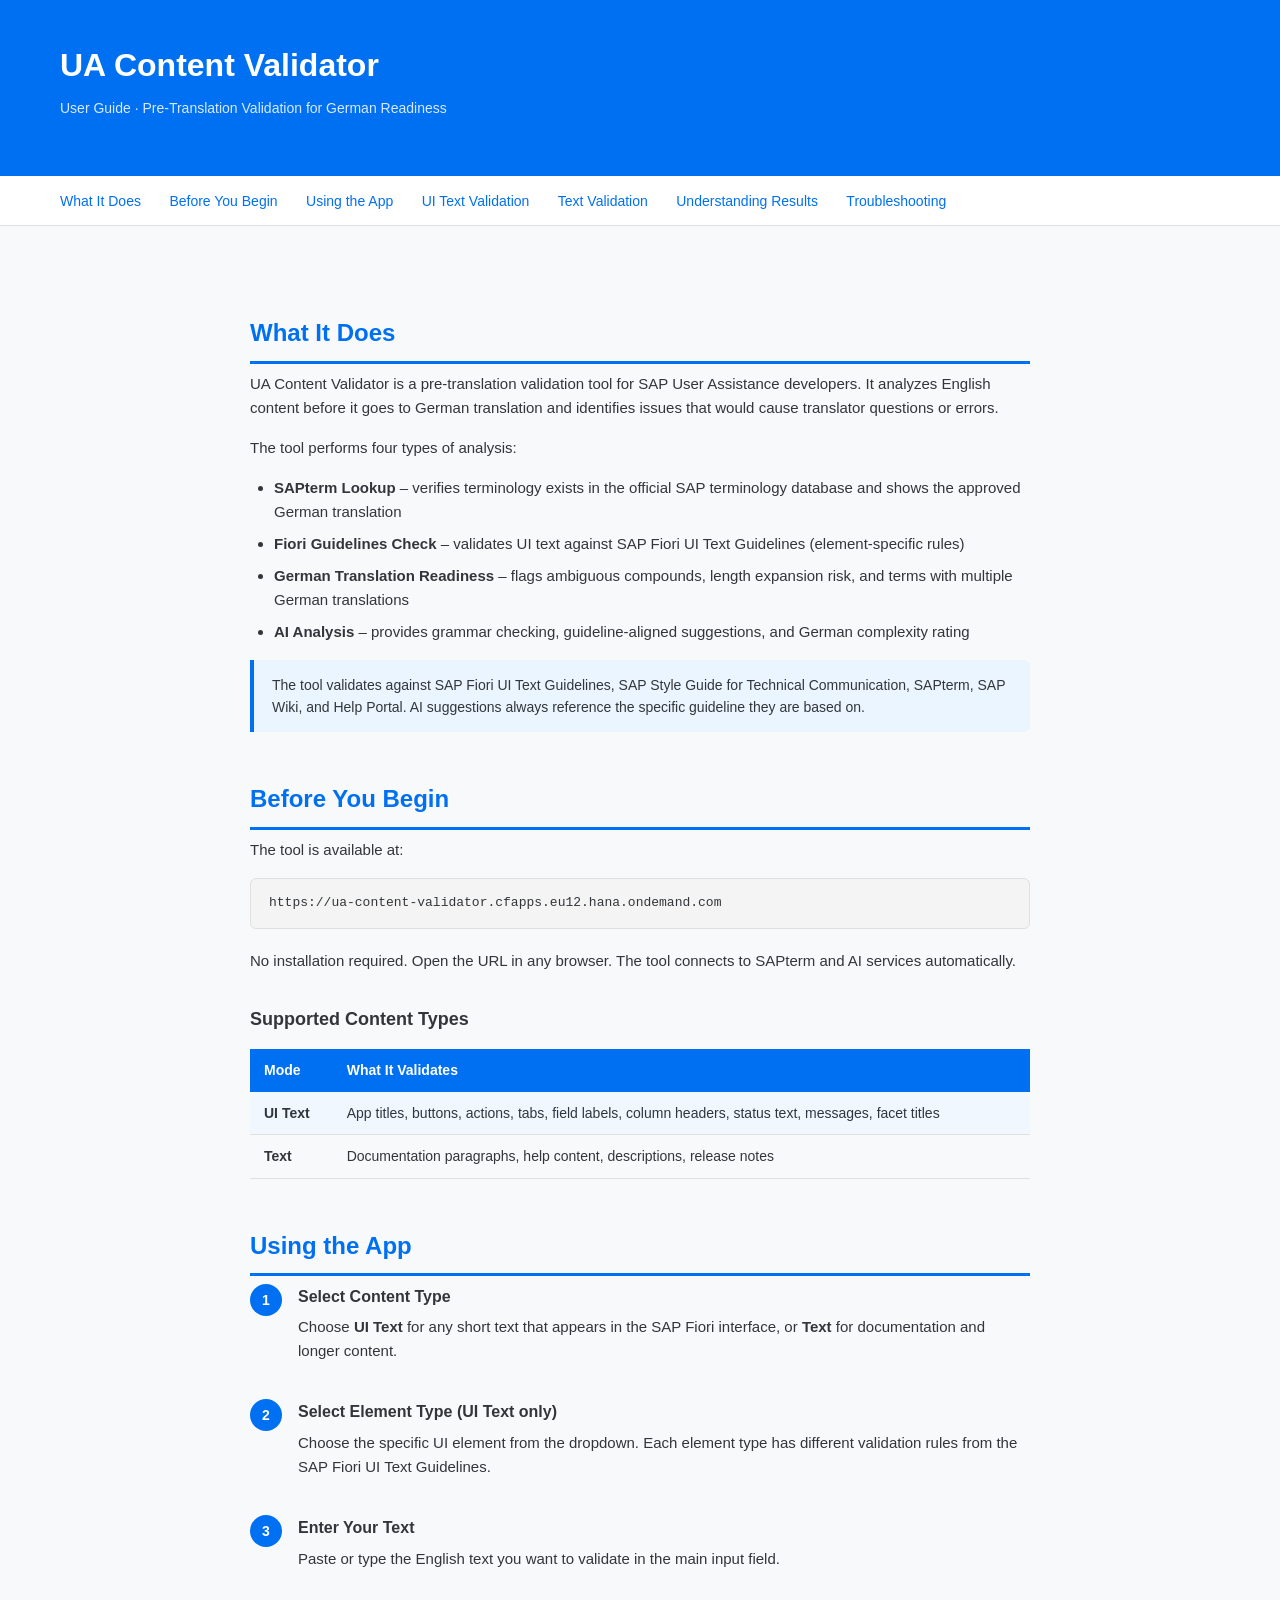
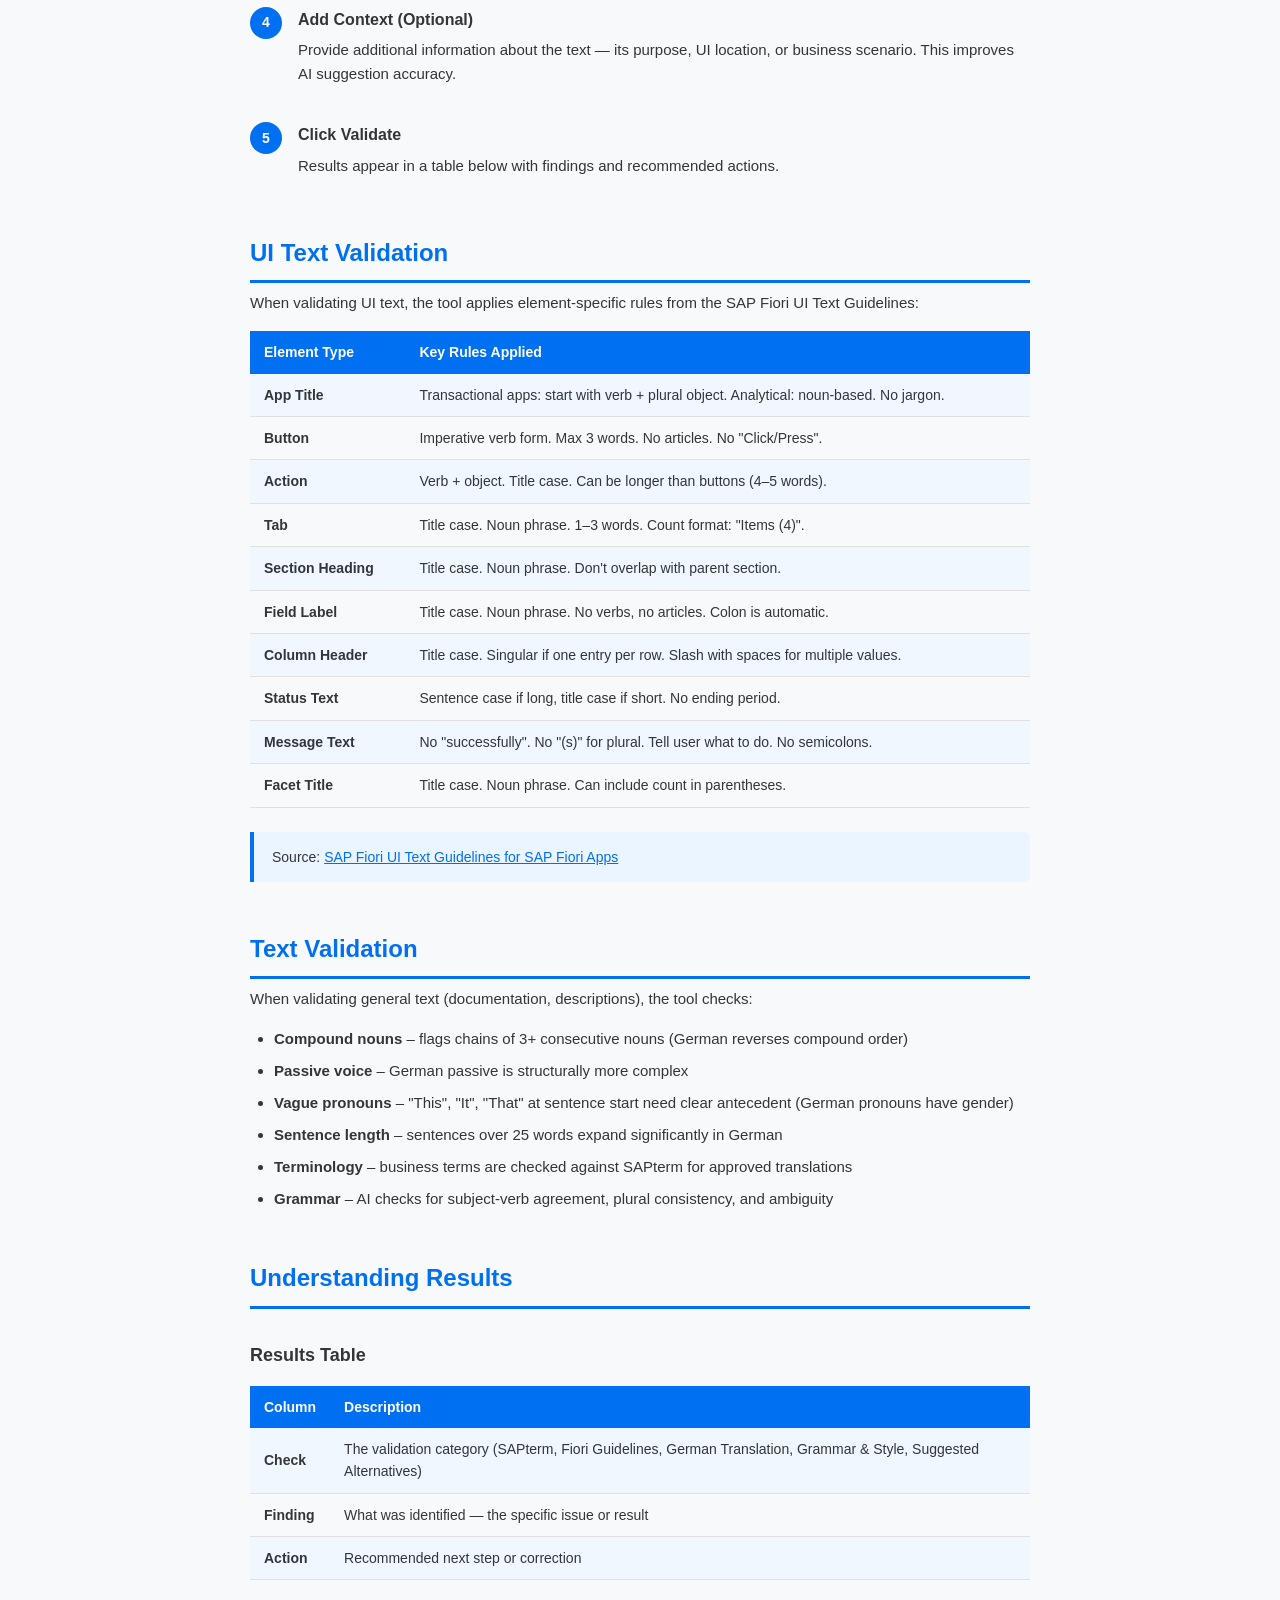
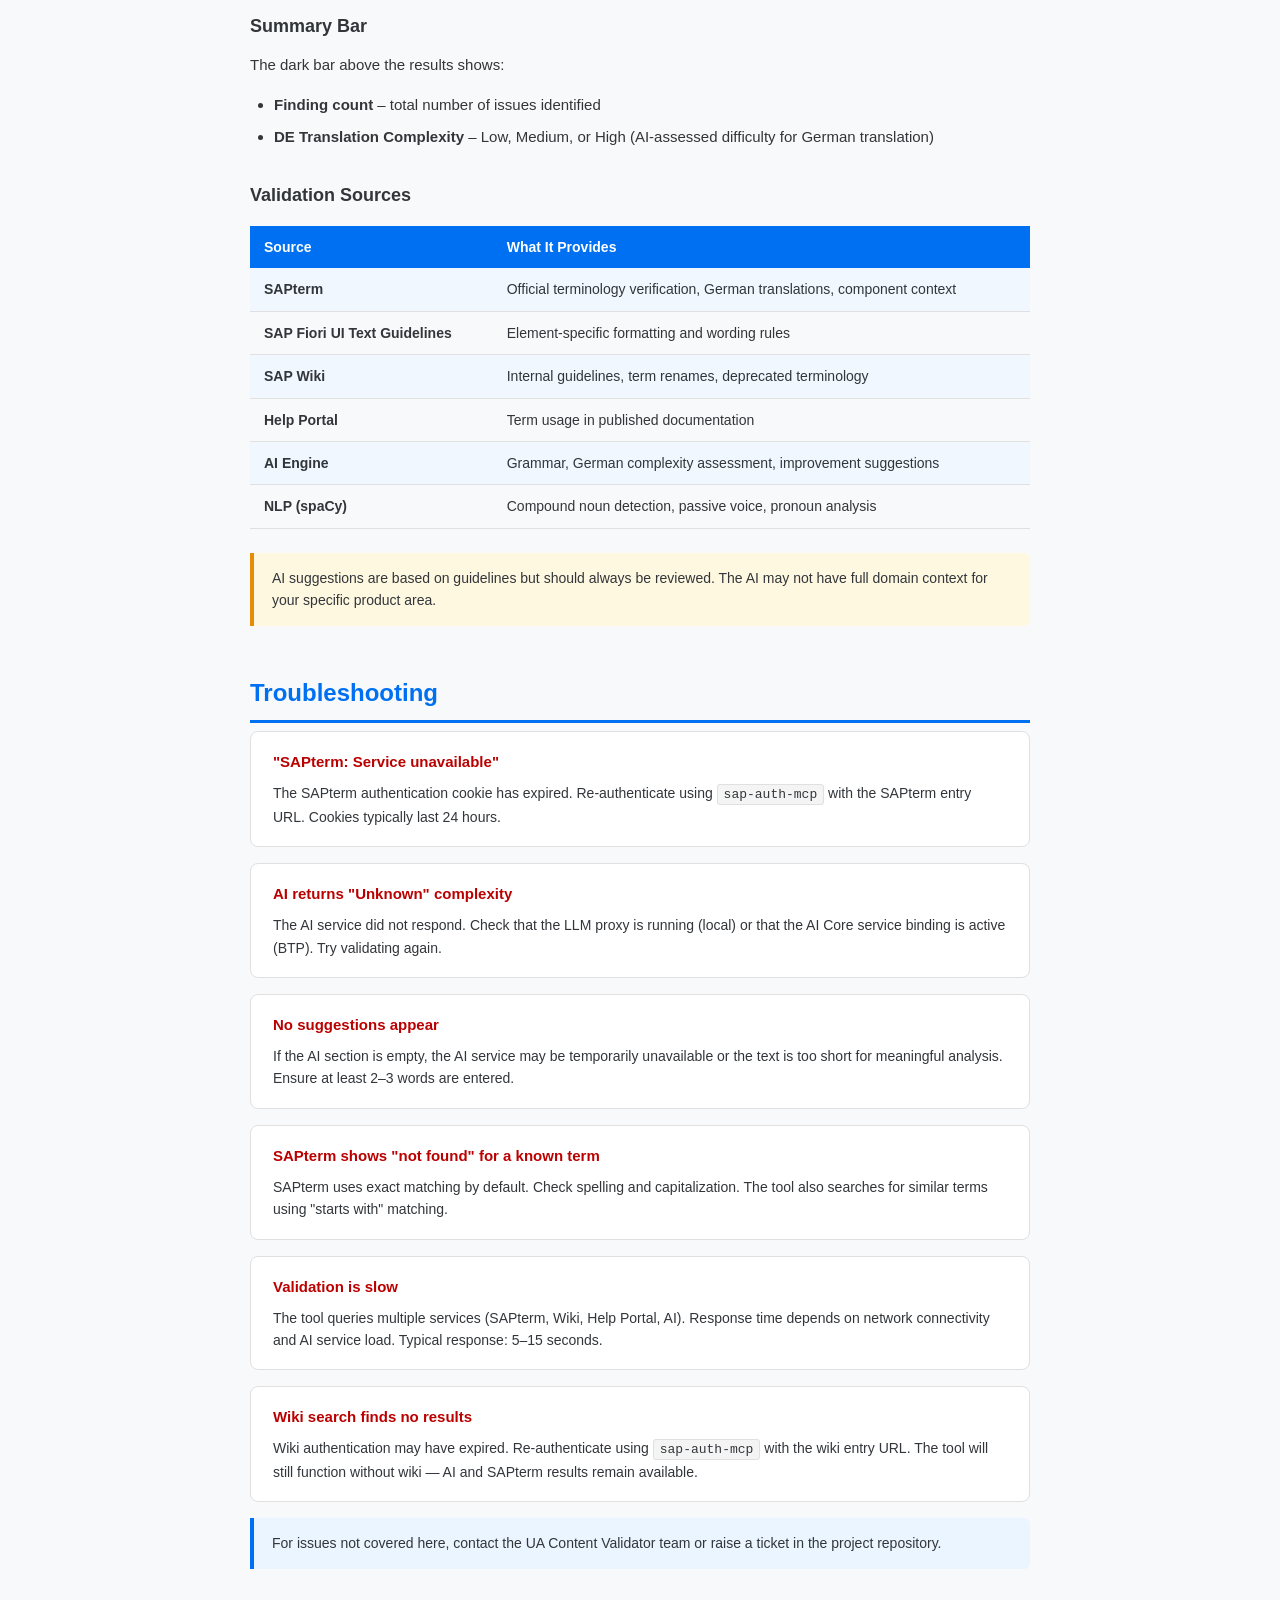
==== templates/guide.html @ bf5bab70 "Add user guide page with help button" ====
<!DOCTYPE html>
<html lang="en">
<head>
    <meta charset="UTF-8">
    <meta name="viewport" content="width=device-width, initial-scale=1.0">
    <title>UA Content Validator – User Guide</title>
    <style>
        * { margin: 0; padding: 0; box-sizing: border-box; }
        body { font-family: 'Segoe UI', -apple-system, sans-serif; color: #32363A; line-height: 1.6; background: #f8f9fa; }
        
        /* Header */
        .guide-header {
            background: #0070F2;
            color: white;
            padding: 40px 60px;
        }
        .guide-header h1 { font-size: 32px; font-weight: 700; }
        .guide-header p { font-size: 14px; opacity: 0.85; margin-top: 6px; }

        /* Nav */
        .guide-nav {
            background: white;
            border-bottom: 1px solid #e0e0e0;
            padding: 12px 60px;
            position: sticky;
            top: 0;
            z-index: 10;
        }
        .guide-nav a {
            color: #0070F2;
            text-decoration: none;
            margin-right: 24px;
            font-size: 14px;
            font-weight: 500;
        }
        .guide-nav a:hover { text-decoration: underline; }

        /* Content */
        .guide-content {
            max-width: 900px;
            margin: 0 auto;
            padding: 40px 60px;
        }

        /* Section titles */
        h2 {
            color: #0070F2;
            font-size: 24px;
            margin-top: 48px;
            margin-bottom: 8px;
            padding-bottom: 8px;
            border-bottom: 3px solid #0070F2;
        }
        h3 { font-size: 18px; margin-top: 32px; margin-bottom: 12px; }

        p { margin-bottom: 16px; font-size: 15px; }
        ul, ol { margin-bottom: 16px; padding-left: 24px; }
        li { margin-bottom: 8px; font-size: 15px; }

        /* Tables */
        table {
            width: 100%;
            border-collapse: collapse;
            margin: 16px 0 24px;
            font-size: 14px;
        }
        th {
            background: #0070F2;
            color: white;
            padding: 10px 14px;
            text-align: left;
            font-weight: 600;
        }
        td {
            padding: 10px 14px;
            border-bottom: 1px solid #e0e0e0;
        }
        tr:nth-child(even) { background: #f0f7ff; }

        /* Code blocks */
        code {
            background: #f4f4f4;
            border: 1px solid #e0e0e0;
            padding: 2px 6px;
            border-radius: 3px;
            font-size: 13px;
        }
        .code-block {
            background: #f4f4f4;
            border: 1px solid #e0e0e0;
            border-radius: 6px;
            padding: 14px 18px;
            margin: 12px 0 20px;
            font-family: 'Consolas', monospace;
            font-size: 13px;
            overflow-x: auto;
        }

        /* Info/Warning boxes */
        .info-box {
            background: #EBF5FF;
            border-left: 4px solid #0070F2;
            padding: 14px 18px;
            margin: 16px 0;
            border-radius: 0 6px 6px 0;
            font-size: 14px;
        }
        .warning-box {
            background: #FFF8E1;
            border-left: 4px solid #E78C07;
            padding: 14px 18px;
            margin: 16px 0;
            border-radius: 0 6px 6px 0;
            font-size: 14px;
        }

        /* Steps */
        .step {
            display: flex;
            gap: 16px;
            margin-bottom: 28px;
            align-items: flex-start;
        }
        .step-number {
            width: 32px;
            height: 32px;
            background: #0070F2;
            color: white;
            border-radius: 50%;
            display: flex;
            align-items: center;
            justify-content: center;
            font-weight: 700;
            font-size: 14px;
            flex-shrink: 0;
        }
        .step-content h4 { font-size: 16px; margin-bottom: 6px; }
        .step-content p { margin-bottom: 8px; }

        /* Troubleshooting cards */
        .trouble-card {
            background: white;
            border: 1px solid #e0e0e0;
            border-radius: 8px;
            padding: 18px 22px;
            margin-bottom: 16px;
        }
        .trouble-card h4 { color: #BB0000; font-size: 15px; margin-bottom: 8px; }
        .trouble-card p { font-size: 14px; margin-bottom: 0; }
    </style>
</head>
<body>
    <div class="guide-header">
        <h1>UA Content Validator</h1>
        <p>User Guide · Pre-Translation Validation for German Readiness</p>
    </div>

    <nav class="guide-nav">
        <a href="#what-it-does">What It Does</a>
        <a href="#before-you-begin">Before You Begin</a>
        <a href="#using-the-app">Using the App</a>
        <a href="#ui-text-validation">UI Text Validation</a>
        <a href="#text-validation">Text Validation</a>
        <a href="#results">Understanding Results</a>
        <a href="#troubleshooting">Troubleshooting</a>
    </nav>

    <div class="guide-content">

        <!-- What It Does -->
        <h2 id="what-it-does">What It Does</h2>
        <p>UA Content Validator is a pre-translation validation tool for SAP User Assistance developers. It analyzes English content before it goes to German translation and identifies issues that would cause translator questions or errors.</p>
        <p>The tool performs four types of analysis:</p>
        <ul>
            <li><strong>SAPterm Lookup</strong> – verifies terminology exists in the official SAP terminology database and shows the approved German translation</li>
            <li><strong>Fiori Guidelines Check</strong> – validates UI text against SAP Fiori UI Text Guidelines (element-specific rules)</li>
            <li><strong>German Translation Readiness</strong> – flags ambiguous compounds, length expansion risk, and terms with multiple German translations</li>
            <li><strong>AI Analysis</strong> – provides grammar checking, guideline-aligned suggestions, and German complexity rating</li>
        </ul>

        <div class="info-box">
            The tool validates against SAP Fiori UI Text Guidelines, SAP Style Guide for Technical Communication, SAPterm, SAP Wiki, and Help Portal. AI suggestions always reference the specific guideline they are based on.
        </div>

        <!-- Before You Begin -->
        <h2 id="before-you-begin">Before You Begin</h2>
        <p>The tool is available at:</p>
        <div class="code-block">https://ua-content-validator.cfapps.eu12.hana.ondemand.com</div>
        <p>No installation required. Open the URL in any browser. The tool connects to SAPterm and AI services automatically.</p>

        <h3>Supported Content Types</h3>
        <table>
            <tr><th>Mode</th><th>What It Validates</th></tr>
            <tr><td><strong>UI Text</strong></td><td>App titles, buttons, actions, tabs, field labels, column headers, status text, messages, facet titles</td></tr>
            <tr><td><strong>Text</strong></td><td>Documentation paragraphs, help content, descriptions, release notes</td></tr>
        </table>

        <!-- Using the App -->
        <h2 id="using-the-app">Using the App</h2>

        <div class="step">
            <div class="step-number">1</div>
            <div class="step-content">
                <h4>Select Content Type</h4>
                <p>Choose <strong>UI Text</strong> for any short text that appears in the SAP Fiori interface, or <strong>Text</strong> for documentation and longer content.</p>
            </div>
        </div>

        <div class="step">
            <div class="step-number">2</div>
            <div class="step-content">
                <h4>Select Element Type (UI Text only)</h4>
                <p>Choose the specific UI element from the dropdown. Each element type has different validation rules from the SAP Fiori UI Text Guidelines.</p>
            </div>
        </div>

        <div class="step">
            <div class="step-number">3</div>
            <div class="step-content">
                <h4>Enter Your Text</h4>
                <p>Paste or type the English text you want to validate in the main input field.</p>
            </div>
        </div>

        <div class="step">
            <div class="step-number">4</div>
            <div class="step-content">
                <h4>Add Context (Optional)</h4>
                <p>Provide additional information about the text — its purpose, UI location, or business scenario. This improves AI suggestion accuracy.</p>
            </div>
        </div>

        <div class="step">
            <div class="step-number">5</div>
            <div class="step-content">
                <h4>Click Validate</h4>
                <p>Results appear in a table below with findings and recommended actions.</p>
            </div>
        </div>

        <!-- UI Text Validation -->
        <h2 id="ui-text-validation">UI Text Validation</h2>
        <p>When validating UI text, the tool applies element-specific rules from the SAP Fiori UI Text Guidelines:</p>

        <table>
            <tr><th>Element Type</th><th>Key Rules Applied</th></tr>
            <tr><td><strong>App Title</strong></td><td>Transactional apps: start with verb + plural object. Analytical: noun-based. No jargon.</td></tr>
            <tr><td><strong>Button</strong></td><td>Imperative verb form. Max 3 words. No articles. No "Click/Press".</td></tr>
            <tr><td><strong>Action</strong></td><td>Verb + object. Title case. Can be longer than buttons (4–5 words).</td></tr>
            <tr><td><strong>Tab</strong></td><td>Title case. Noun phrase. 1–3 words. Count format: "Items (4)".</td></tr>
            <tr><td><strong>Section Heading</strong></td><td>Title case. Noun phrase. Don't overlap with parent section.</td></tr>
            <tr><td><strong>Field Label</strong></td><td>Title case. Noun phrase. No verbs, no articles. Colon is automatic.</td></tr>
            <tr><td><strong>Column Header</strong></td><td>Title case. Singular if one entry per row. Slash with spaces for multiple values.</td></tr>
            <tr><td><strong>Status Text</strong></td><td>Sentence case if long, title case if short. No ending period.</td></tr>
            <tr><td><strong>Message Text</strong></td><td>No "successfully". No "(s)" for plural. Tell user what to do. No semicolons.</td></tr>
            <tr><td><strong>Facet Title</strong></td><td>Title case. Noun phrase. Can include count in parentheses.</td></tr>
        </table>

        <div class="info-box">
            Source: <a href="https://www.sap.com/design-system/fiori-design-web/v1-145/foundations/writing-and-wording/ux-writing/ui-text-guidelines-for-sap-fiori" style="color:#0070F2">SAP Fiori UI Text Guidelines for SAP Fiori Apps</a>
        </div>

        <!-- Text Validation -->
        <h2 id="text-validation">Text Validation</h2>
        <p>When validating general text (documentation, descriptions), the tool checks:</p>
        <ul>
            <li><strong>Compound nouns</strong> – flags chains of 3+ consecutive nouns (German reverses compound order)</li>
            <li><strong>Passive voice</strong> – German passive is structurally more complex</li>
            <li><strong>Vague pronouns</strong> – "This", "It", "That" at sentence start need clear antecedent (German pronouns have gender)</li>
            <li><strong>Sentence length</strong> – sentences over 25 words expand significantly in German</li>
            <li><strong>Terminology</strong> – business terms are checked against SAPterm for approved translations</li>
            <li><strong>Grammar</strong> – AI checks for subject-verb agreement, plural consistency, and ambiguity</li>
        </ul>

        <!-- Understanding Results -->
        <h2 id="results">Understanding Results</h2>
        <h3>Results Table</h3>
        <table>
            <tr><th>Column</th><th>Description</th></tr>
            <tr><td><strong>Check</strong></td><td>The validation category (SAPterm, Fiori Guidelines, German Translation, Grammar & Style, Suggested Alternatives)</td></tr>
            <tr><td><strong>Finding</strong></td><td>What was identified — the specific issue or result</td></tr>
            <tr><td><strong>Action</strong></td><td>Recommended next step or correction</td></tr>
        </table>

        <h3>Summary Bar</h3>
        <p>The dark bar above the results shows:</p>
        <ul>
            <li><strong>Finding count</strong> – total number of issues identified</li>
            <li><strong>DE Translation Complexity</strong> – Low, Medium, or High (AI-assessed difficulty for German translation)</li>
        </ul>

        <h3>Validation Sources</h3>
        <table>
            <tr><th>Source</th><th>What It Provides</th></tr>
            <tr><td><strong>SAPterm</strong></td><td>Official terminology verification, German translations, component context</td></tr>
            <tr><td><strong>SAP Fiori UI Text Guidelines</strong></td><td>Element-specific formatting and wording rules</td></tr>
            <tr><td><strong>SAP Wiki</strong></td><td>Internal guidelines, term renames, deprecated terminology</td></tr>
            <tr><td><strong>Help Portal</strong></td><td>Term usage in published documentation</td></tr>
            <tr><td><strong>AI Engine</strong></td><td>Grammar, German complexity assessment, improvement suggestions</td></tr>
            <tr><td><strong>NLP (spaCy)</strong></td><td>Compound noun detection, passive voice, pronoun analysis</td></tr>
        </table>

        <div class="warning-box">
            AI suggestions are based on guidelines but should always be reviewed. The AI may not have full domain context for your specific product area.
        </div>

        <!-- Troubleshooting -->
        <h2 id="troubleshooting">Troubleshooting</h2>

        <div class="trouble-card">
            <h4>"SAPterm: Service unavailable"</h4>
            <p>The SAPterm authentication cookie has expired. Re-authenticate using <code>sap-auth-mcp</code> with the SAPterm entry URL. Cookies typically last 24 hours.</p>
        </div>

        <div class="trouble-card">
            <h4>AI returns "Unknown" complexity</h4>
            <p>The AI service did not respond. Check that the LLM proxy is running (local) or that the AI Core service binding is active (BTP). Try validating again.</p>
        </div>

        <div class="trouble-card">
            <h4>No suggestions appear</h4>
            <p>If the AI section is empty, the AI service may be temporarily unavailable or the text is too short for meaningful analysis. Ensure at least 2–3 words are entered.</p>
        </div>

        <div class="trouble-card">
            <h4>SAPterm shows "not found" for a known term</h4>
            <p>SAPterm uses exact matching by default. Check spelling and capitalization. The tool also searches for similar terms using "starts with" matching.</p>
        </div>

        <div class="trouble-card">
            <h4>Validation is slow</h4>
            <p>The tool queries multiple services (SAPterm, Wiki, Help Portal, AI). Response time depends on network connectivity and AI service load. Typical response: 5–15 seconds.</p>
        </div>

        <div class="trouble-card">
            <h4>Wiki search finds no results</h4>
            <p>Wiki authentication may have expired. Re-authenticate using <code>sap-auth-mcp</code> with the wiki entry URL. The tool will still function without wiki — AI and SAPterm results remain available.</p>
        </div>

        <div class="info-box">
            For issues not covered here, contact the UA Content Validator team or raise a ticket in the project repository.
        </div>

    </div>
</body>
</html>
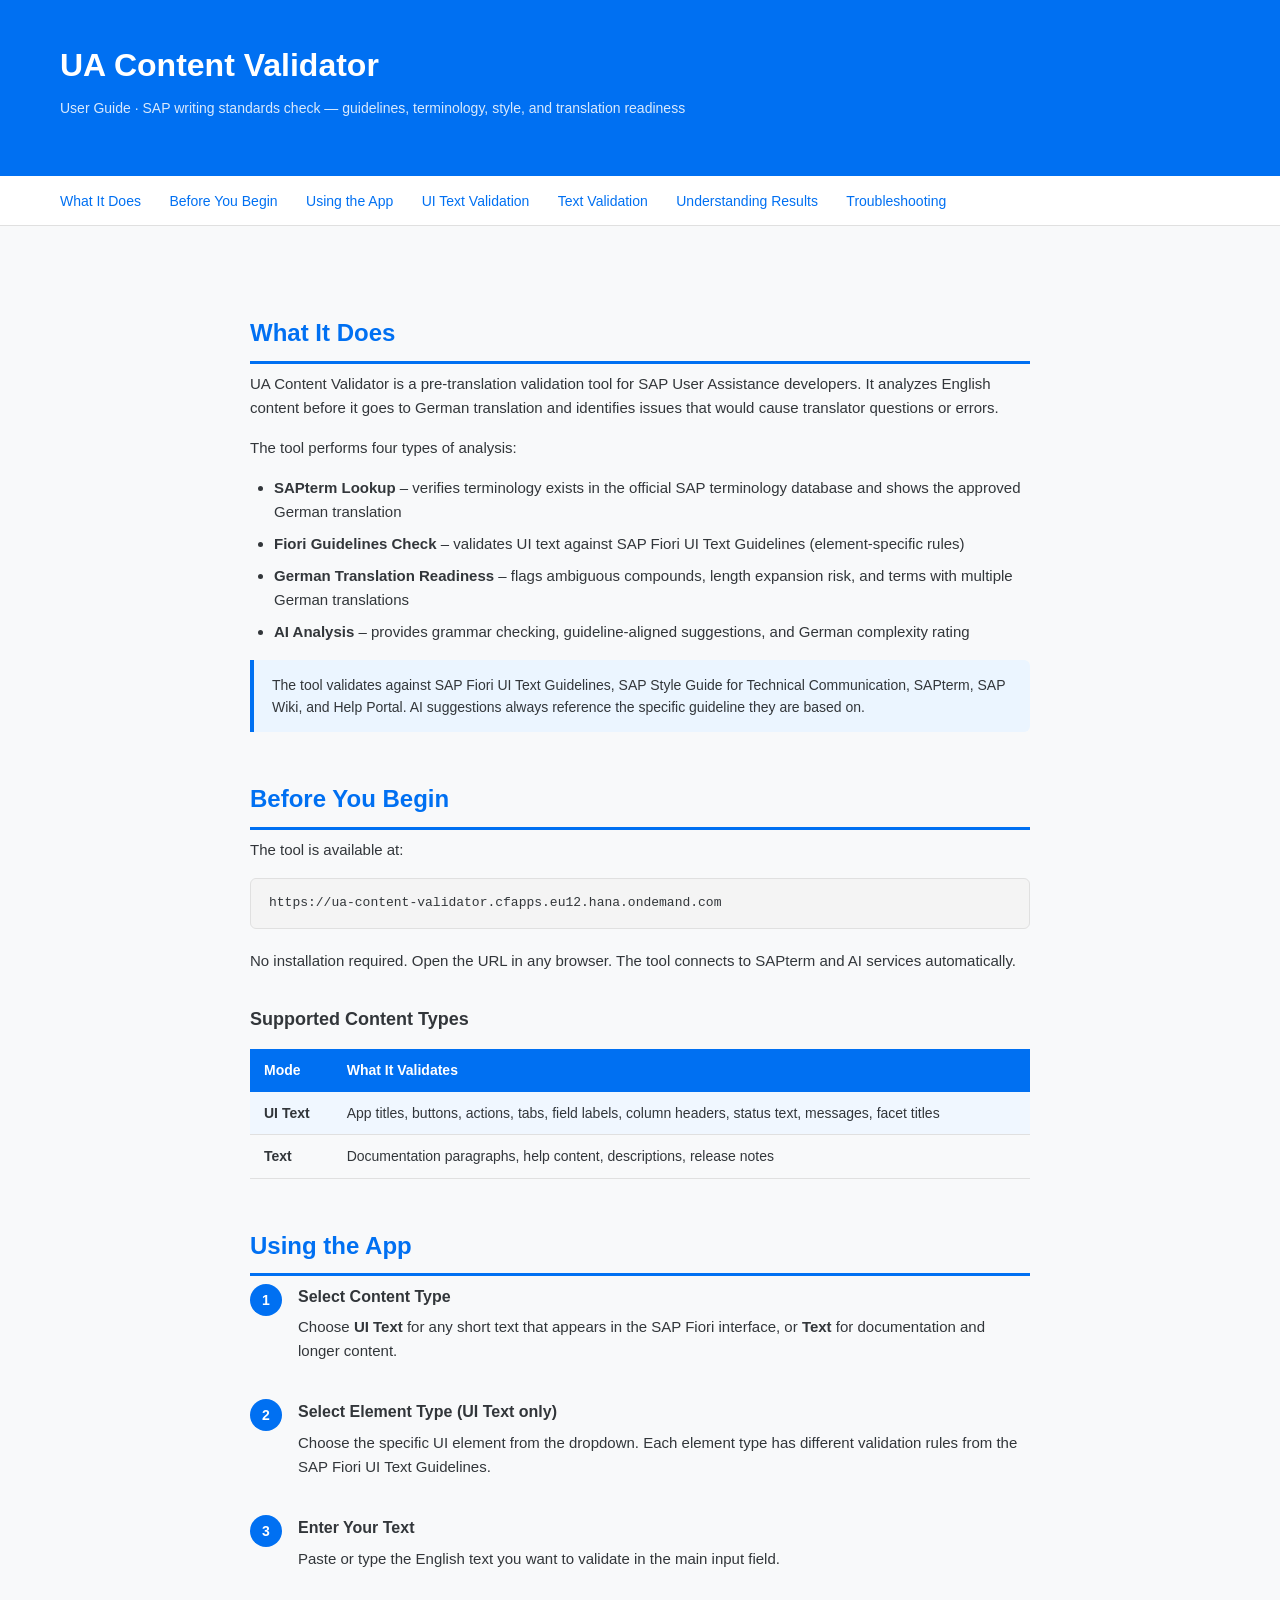
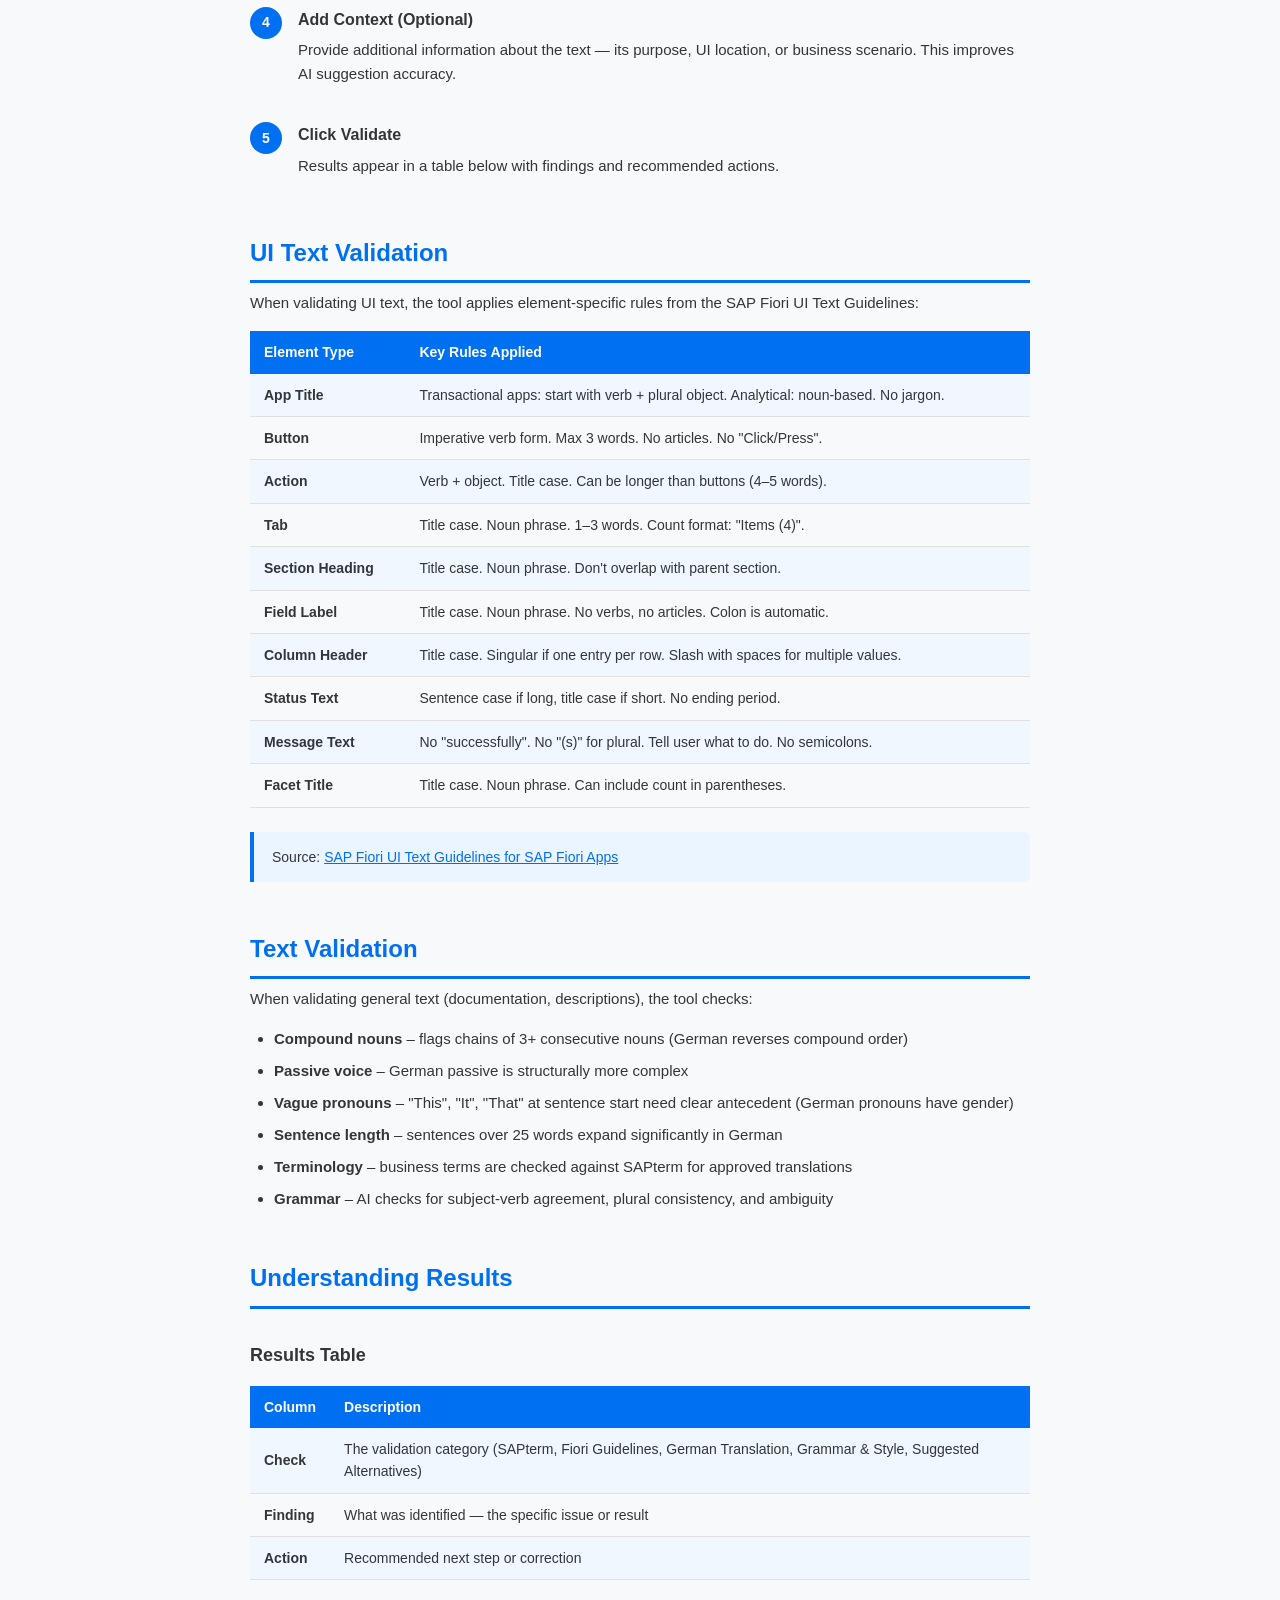
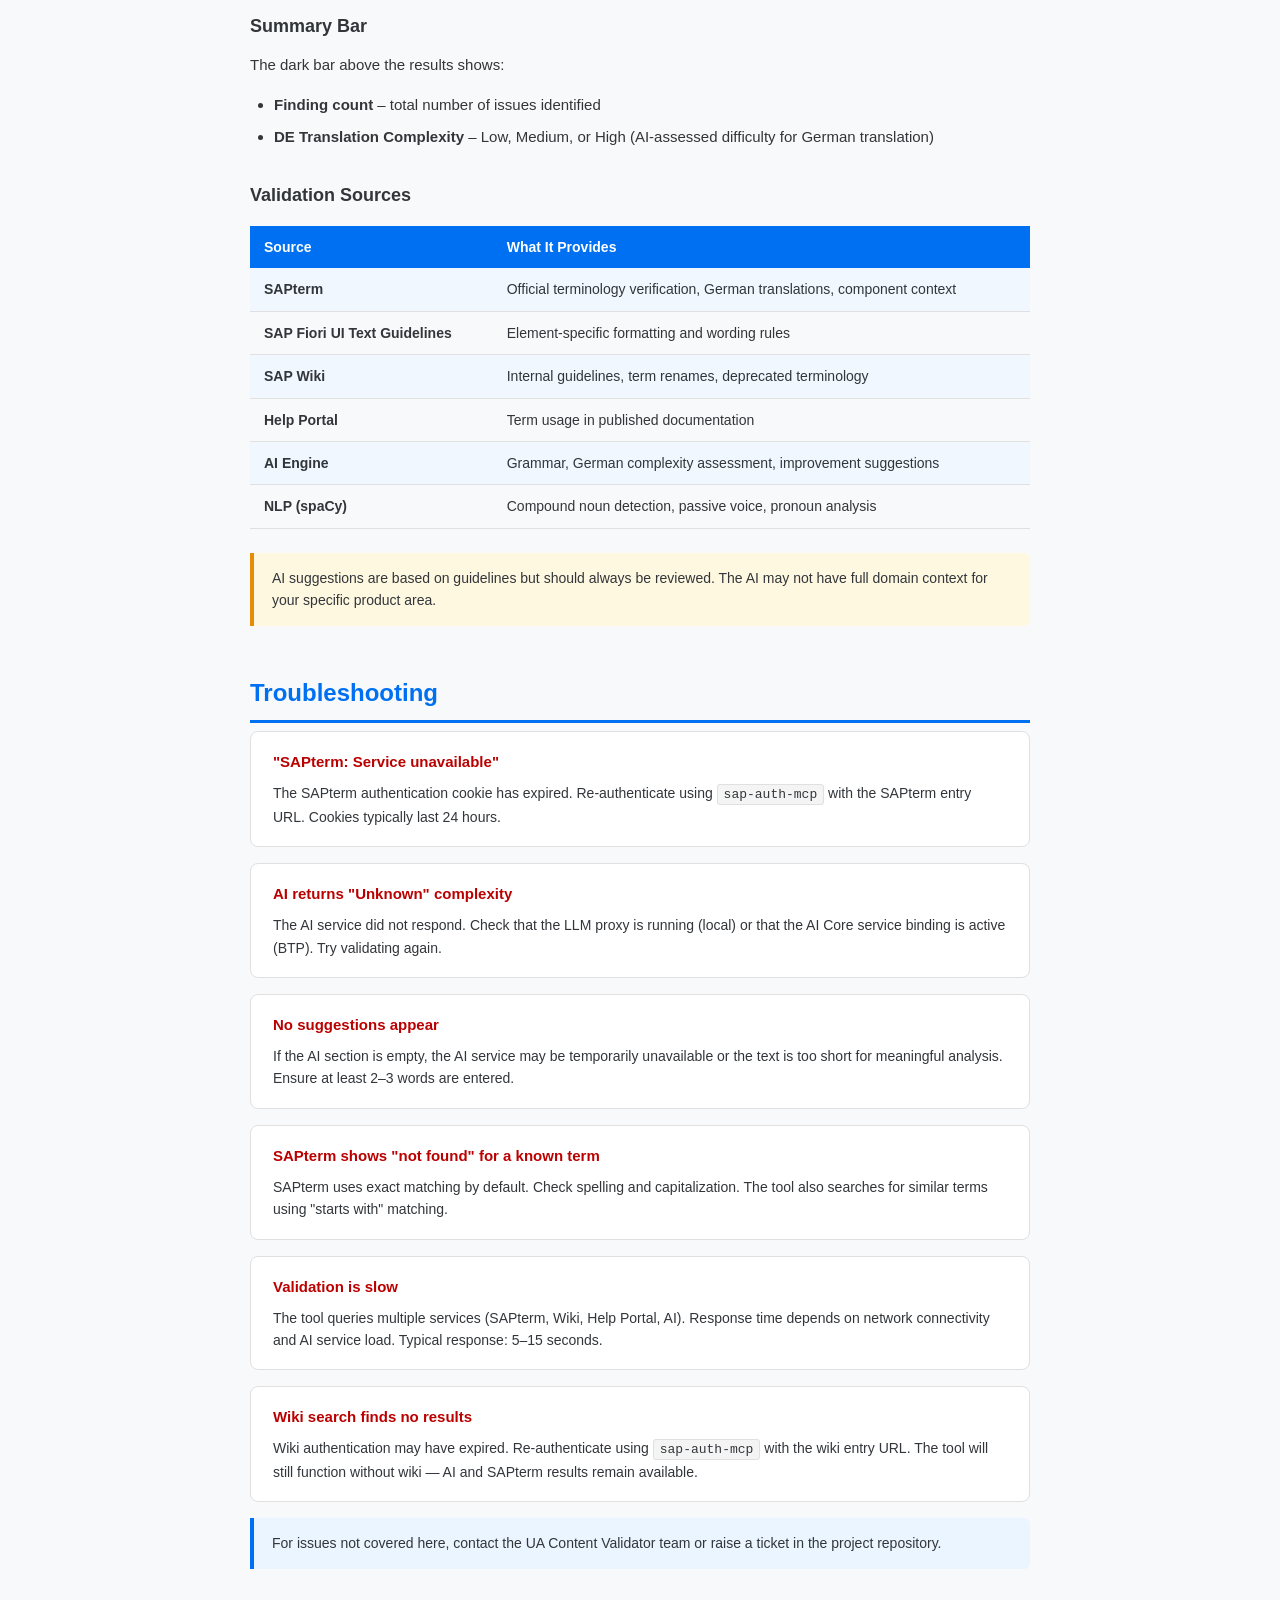
==== commit cc2f2d59: "Add V2 improvements: writing-standards reframing, new pillars, export, and service fixes - Repositio" ====
--- a/templates/guide.html
+++ b/templates/guide.html
@@ -152,7 +152,7 @@
 <body>
     <div class="guide-header">
         <h1>UA Content Validator</h1>
-        <p>User Guide · Pre-Translation Validation for German Readiness</p>
+        <p>User Guide · SAP writing standards check — guidelines, terminology, style, and translation readiness</p>
     </div>
 
     <nav class="guide-nav">
